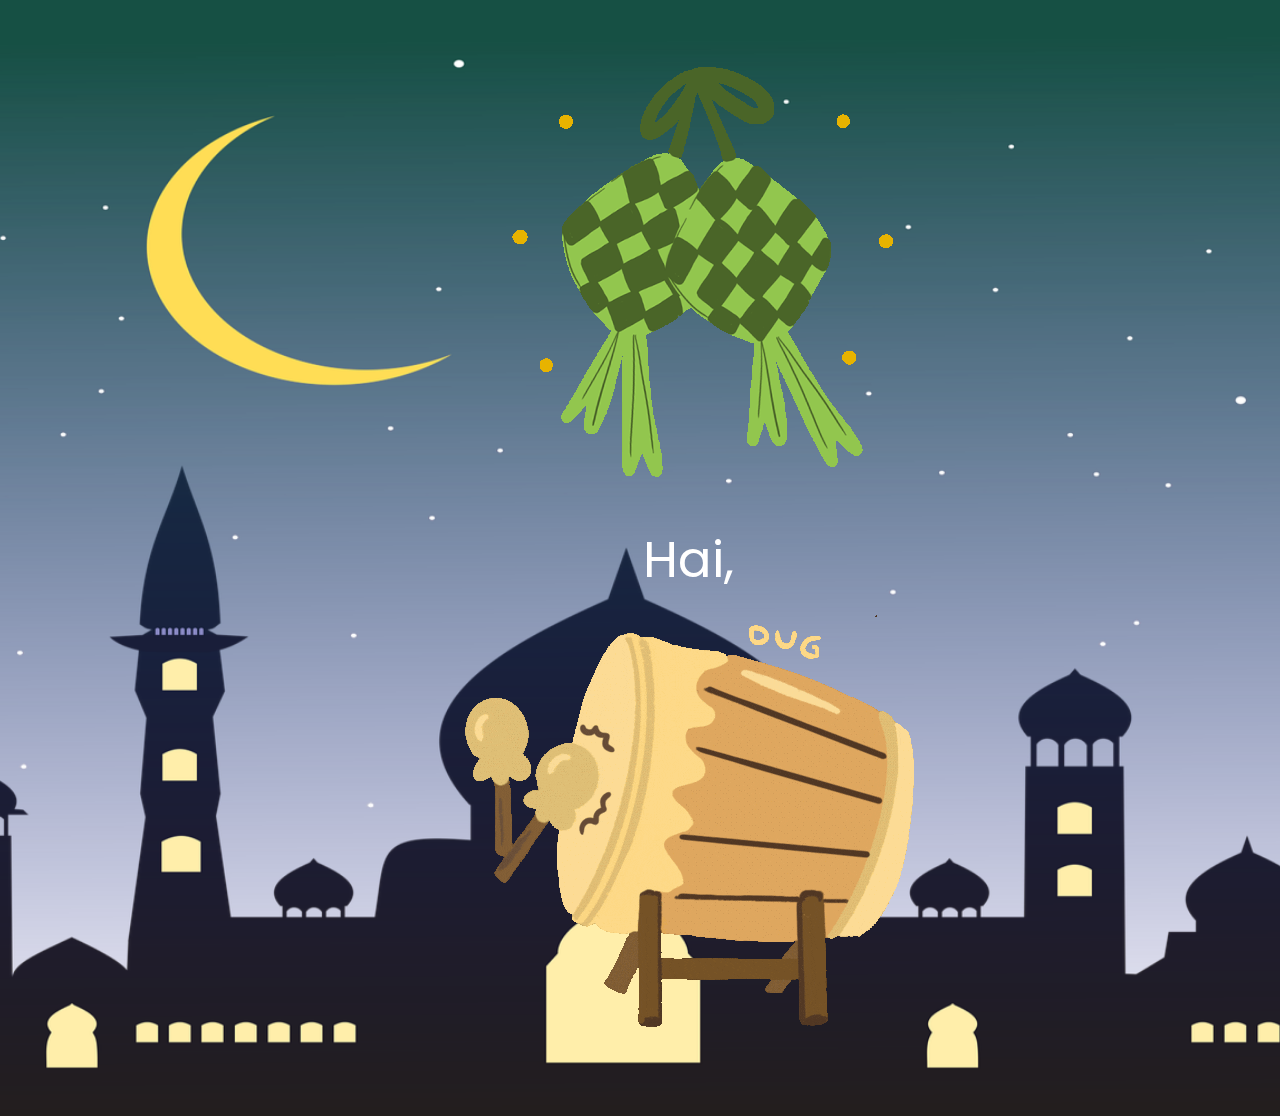
==== lebaran.html @ 7144ce4e "Add files via upload" ====
<!DOCTYPE html>
<html lang="en">
<head>
    <meta charset="UTF-8">
    <meta http-equiv="X-UA-Compatible" content="IE=edge">
    <meta name="viewport" content="width=device-width, initial-scale=1.0">
    <link rel="stylesheet" href="assets/css/style.css">
    <link rel="stylesheet" type="text/css" href="https://cdn.prinsh.com/NathanPrinsley-textstyle/nprinsh-stext.css"/>
    <script type='text/javascript' src='https://cdn.prinsh.com/NathanPrinsley-effect/green-bintang-jatuh.js'></script>
    <link rel="icon" href="assets/gambar/jabat.png" type="image/x-icon">
    <title>Selamat Hari Raya Idul Fitri</title>
</head>
<body class="bg">
  <div class="im">
    <img class="im" src="assets/gambar/ketupat.gif" style="margin-top: 20px;">
  </div>
  <style type="text/css">
        .bg{
          background: url('assets/gambar/masjid.png') no-repeat center;
          background-size: cover;
          padding: 100px 40px;
          text-align: center;
          color: white;
        }
    </style>
  
  <div class="nprinsley-text-glitchan" style="">Hai, </div>

  <div class="">
      <img  class="is" src="assets/gambar/bedug.gif" >
  </div>
  <audio loop="true" autoplay="true">
    <source src="assets/sound/fitri.mp3" type="audio/mpeg">
</audio>
  </body>
</html>
---- assets/css/style.css ----
@import url('https://fonts.googleapis.com/css2?family=Poppins:ital,wght@0,500;1,900&display=swap');
*{
    font-family: 'Poppins',cursive;
}
body{
    
    width: 100%;
    height: 100vh;
    display: flex;
    flex-direction: column;
    align-items: center;
    justify-content: center;
}
.login {
   position:absolute;
   top: 64%;
   left: 49%;
   margin: auto;
   transform: translate(-30%, -50%);
   background: rgba(0, 253, 194, 0.836);
   padding: 50px;
   max-width: 270px;
   box-shadow: 0px 0px 25px 10px rgba(0, 253, 194, 0.836);
   border-radius: 15px;
 }
 .avatar {
   font-size: 30px ;
   background: rgba(0, 253, 194, 0.836);
   width: 50px;
   height: 50px;
   line-height: 50px;
   position: fixed;
   left: 50%;
   top: 0;
   transform: translate(-50%, -50%);
   text-align: center;
   border-radius: 50%;
 }
 .login h2 {
   text-align: center;
   color: rgb(0, 0, 0);
   font-size: 30px;
   font-family: sans-serif;
   letter-spacing: 3px;
   padding-top: 0;
   margin-top: -20px;
 }
 .box-login {
   display: flex;
   justify-content:space-between;
   margin: 10px;
   border-bottom: 2px solid rgb(0, 0, 0);
   padding: 8px 0;
 }
 .box-login i {
   font-size: 23px;
   color: rgb(16, 216, 252);
   padding: 5px 0;
 }
 .box-login input {
   width: 85%;
   padding: 5px 0;
   background: none;
   border: none;
   outline: none;
   color: rgb(0, 0, 0);
   font-size: 18px;
 }
 .box-login input::placeholder {
   color: black;
 }
 .btn-login
 .box-login input:hover{
   background: rgba(10, 10, 10,s 0.5);
 }
 .btn-login {
   margin-left: 10px;
   margin-bottom: 20px;
   background: none;
   border: 1px solid black;
   width: 92.5%;
   padding: 10px;
   color: black;
   font-size: 18px;
   letter-spacing: 3px;
   cursor: pointer;
   }
 .btn-login:hover{
   background: rgba(12, 30, 15, 0.5);
 }
 .bottom {
   margin-left: 10px;
   margin-right: 10px;
   display: flex;
   justify-content: space-between;
 }
 .bottom a {
   color: white;
   font-size: 15px;
   text-decoration: none;
 }
 .bottom a:hover {
 text-decoration: underline;
 }

.greetings{
    font-size: 5.5rem;
    font-weight: 900;
    margin-top: -650px;

}
.greetings > span{
    animation: glow 3.5s ease-in-out infinite;
}

.g{
    animation: glo 7.5s ease-in-out infinite;

}
@keyframes glo{
    0%, 100%{
        color: rgb(42, 216, 247);
        text-shadow: 0 0 12px #39c6d6, 0 0 50px #39c6d6, 0 0 100px #39c6d6;
    }
    10%, 90%{
        color: rgba(0, 253, 194, 0.836);
        text-shadow: none;
    }
}

@keyframes glow{
    0%, 100%{
        color: rgba(0, 253, 194, 0.836);
        text-shadow: 0 0 12px #39c6d6, 0 0 50px #39c6d6, 0 0 100px #39c6d6;
    }
    10%, 90%{
        color: #111;
        text-shadow: none;
    }
}
.greetings > span:nth-child(2){
    animation-delay: .2s ;
}
.greetings > span:nth-child(3){
    animation-delay: .4s ;
}
.greetings > span:nth-child(4){
    animation-delay: .6s;
}
.greetings > span:nth-child(5){
    animation-delay: .8s;
}
.greetings > span:nth-child(6){
    animation-delay: 1s;
}
.greetings > span:nth-child(7){
    animation-delay: 1.2s;
}
.greetings > span:nth-child(8){
    animation-delay: 1.4s;
}
.greetings > span:nth-child(9){
    animation-delay: 1.6s;
}
.greetings > span:nth-child(10){
    animation-delay: 1.8s;
}
.greetings > span:nth-child(11){
    animation-delay: 2s;
}
.greetings > span:nth-child(12){
    animation-delay: 2.2s;
}
.greetings > span:nth-child(13){
    animation-delay: 2.4s;
}
.greetings > span:nth-child(14){
    animation-delay: 2.6s;
}
.greetings > span:nth-child(15){
    animation-delay: 2.8s;
}

.description{
    font-size: 1.5rem;
    margin-bottom: 20px;
}

.button a{
    text-decoration: none;
    font-size: 1rem;
    color: #111;
}
.nprinsley-text-rainbowan{
    font-size: 50px;
}
.nprinsley-text-glitchan{
    font-size: 50px;
}

@media screen and (max-width:574px){
    .greetings{
        display: block;
        font-size: 1.3rem;
        font-weight: 500;
        text-align: center;
        margin-left: -90px;
    }
    .description{
        font-size: 1rem;
    }
    .g{
        margin-left: -90px;
    }
    
    .button a{
        font-size: .5rem;
    }
    .login{
        top: 63%;
        left: 37%;
    }
    .nprinsley-text-rainbowan{
        margin-left: -90px;
        font-size: 30px;

    }
    .im{
        width: 150px;
        margin-top: -400px;
        margin-left: -50px;
    }
    .nprinsley-text-glitchan{
        margin-left: -90px;
        font-size: 30px;
    }
    .is{
        width: 150px;
        margin-left: -50px;
    }

}
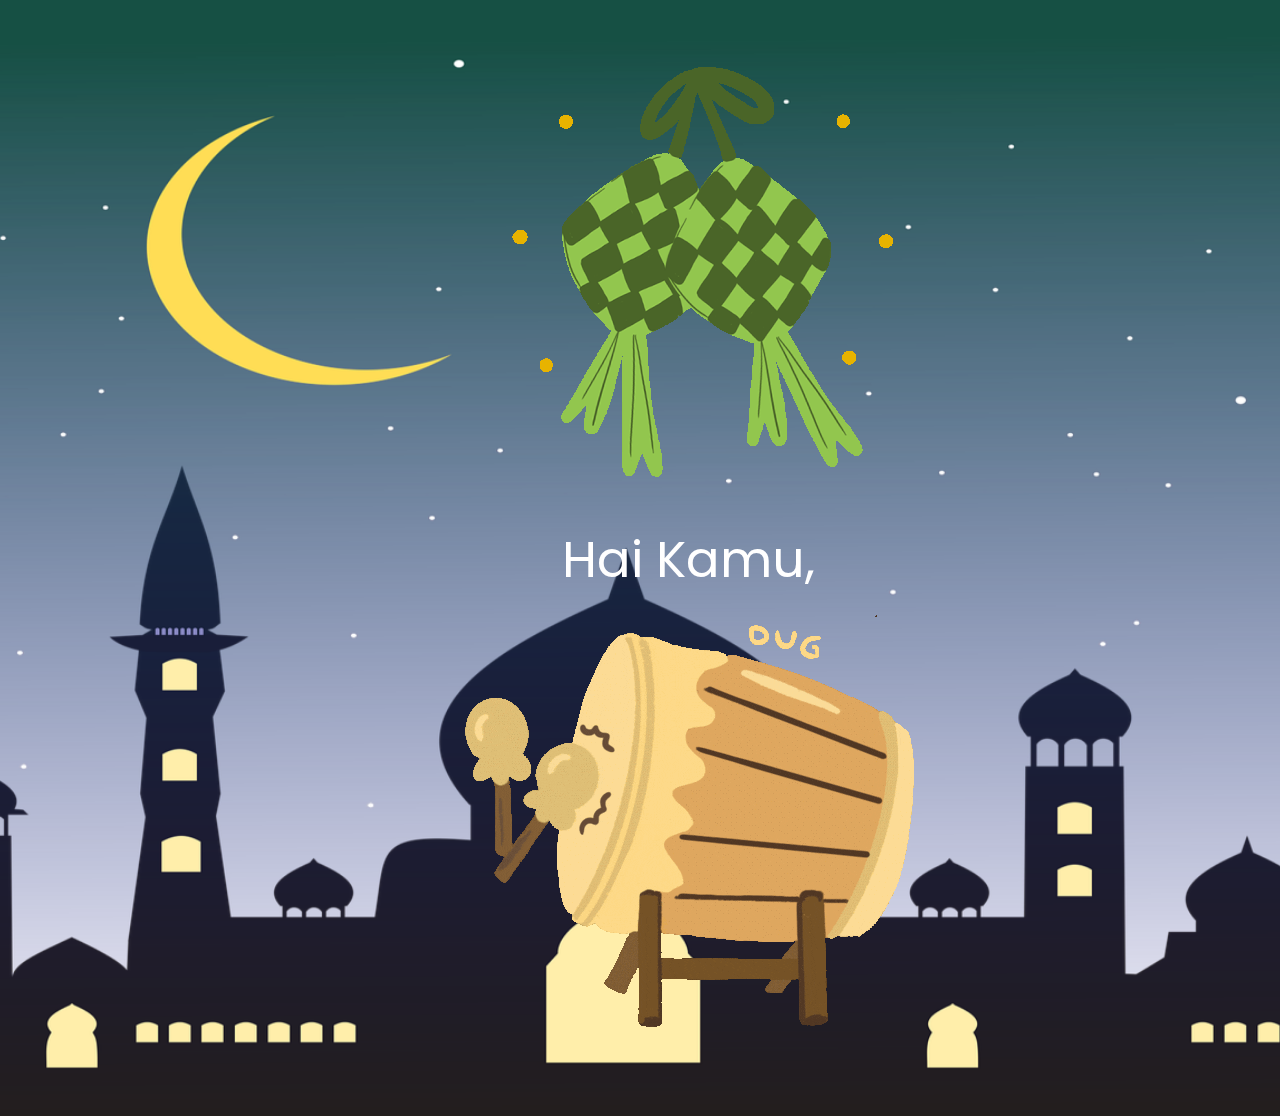
==== commit 11660e2f: "Update lebaran.html" ====
--- a/lebaran.html
+++ b/lebaran.html
@@ -24,7 +24,7 @@
         }
     </style>
   
-  <div class="nprinsley-text-glitchan" style="">Hai, </div>
+  <div class="nprinsley-text-glitchan" style="">Hai Kamu, </div>
 
   <div class="">
       <img  class="is" src="assets/gambar/bedug.gif" >
